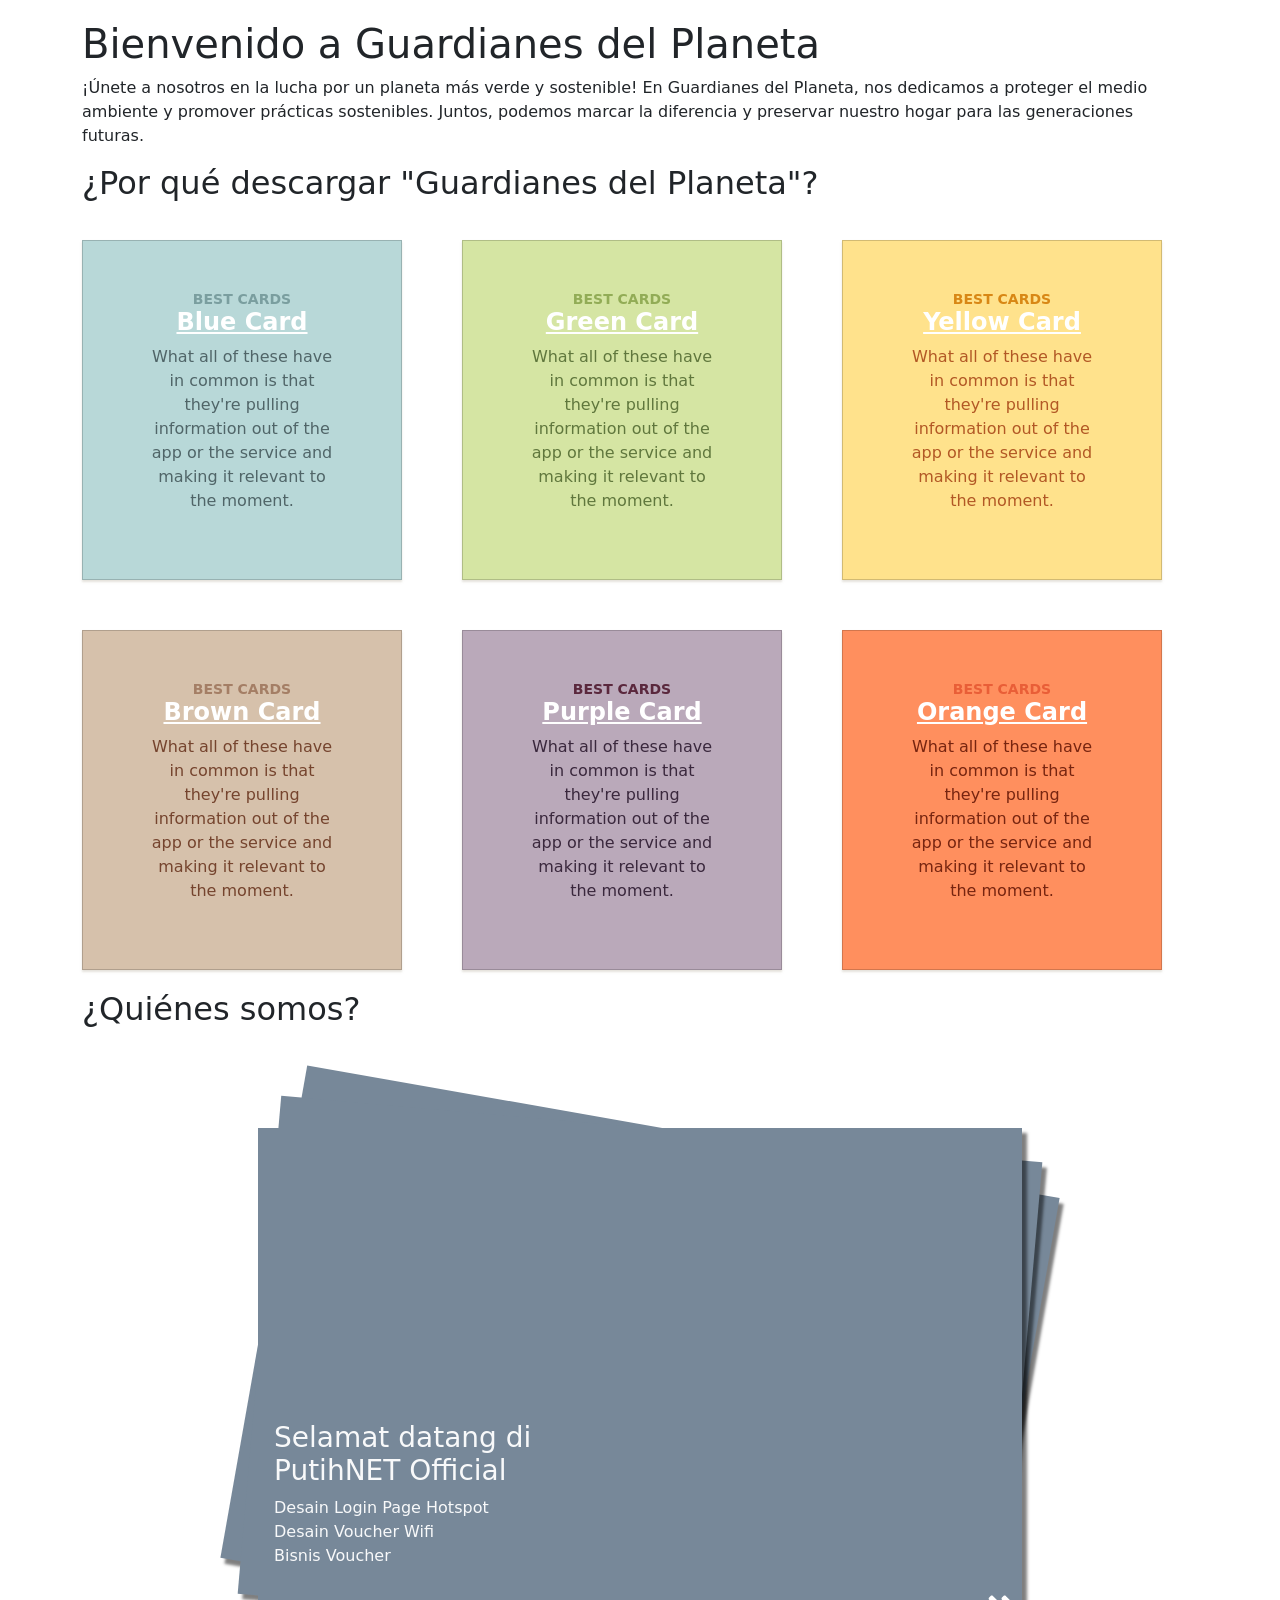
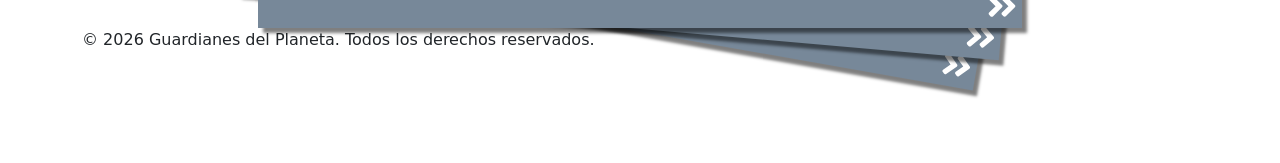
==== main.html @ ce989af5 "Add main HTML structure and CSS styles for the Guardianes del Planeta website" ====
<!DOCTYPE html>
<html lang="en">

<head>
    <meta charset="UTF-8">
    <meta name="viewport" content="width=device-width, initial-scale=1.0">
    <link href="https://cdn.jsdelivr.net/npm/bootstrap@5.3.8/dist/css/bootstrap.min.css" rel="stylesheet"
        integrity="sha384-sRIl4kxILFvY47J16cr9ZwB07vP4J8+LH7qKQnuqkuIAvNWLzeN8tE5YBujZqJLB" crossorigin="anonymous">
    <script src="https://cdn.jsdelivr.net/npm/bootstrap@5.3.8/dist/js/bootstrap.bundle.min.js"
        integrity="sha384-FKyoEForCGlyvwx9Hj09JcYn3nv7wiPVlz7YYwJrWVcXK/BmnVDxM+D2scQbITxI"
        crossorigin="anonymous"></script>
    <link rel="stylesheet" href="main.css">
    <title>Bienvenido</title>
</head>

<body>
    <div class="container">
        <div class="header">
            <h1 class="main-header">Bienvenido a Guardianes del Planeta</h1>
        </div>
        <div class="content">
            <p>¡Únete a nosotros en la lucha por un planeta más verde y sostenible! En Guardianes del Planeta, nos
                dedicamos a proteger el medio ambiente y promover prácticas sostenibles. Juntos, podemos marcar la
                diferencia y preservar nuestro hogar para las generaciones futuras.</p>
        </div>
        <div class="reasons row">
            <h2>¿Por qué descargar "Guardianes del Planeta"?</h2>
            <div class="container bootstrap snippets bootdeys">
                <div class="row">
                    <div class="col-md-4 col-sm-6 content-card">
                        <div class="card-big-shadow">
                            <div class="card card-just-text" data-background="color" data-color="blue"
                                data-radius="none">
                                <div class="content">
                                    <h6 class="category">Best cards</h6>
                                    <h4 class="title"><a href="#">Blue Card</a></h4>
                                    <p class="description">What all of these have in common is that they're pulling
                                        information out of the app or the service and making it relevant to the moment.
                                    </p>
                                </div>
                            </div> <!-- end card -->
                        </div>
                    </div>

                    <div class="col-md-4 col-sm-6 content-card">
                        <div class="card-big-shadow">
                            <div class="card card-just-text" data-background="color" data-color="green"
                                data-radius="none">
                                <div class="content">
                                    <h6 class="category">Best cards</h6>
                                    <h4 class="title"><a href="#">Green Card</a></h4>
                                    <p class="description">What all of these have in common is that they're pulling
                                        information out of the app or the service and making it relevant to the moment.
                                    </p>
                                </div>
                            </div> <!-- end card -->
                        </div>
                    </div>

                    <div class="col-md-4 col-sm-6 content-card">
                        <div class="card-big-shadow">
                            <div class="card card-just-text" data-background="color" data-color="yellow"
                                data-radius="none">
                                <div class="content">
                                    <h6 class="category">Best cards</h6>
                                    <h4 class="title"><a href="#">Yellow Card</a></h4>
                                    <p class="description">What all of these have in common is that they're pulling
                                        information out of the app or the service and making it relevant to the moment.
                                    </p>
                                </div>
                            </div> <!-- end card -->
                        </div>
                    </div>

                    <div class="col-md-4 col-sm-6 content-card">
                        <div class="card-big-shadow">
                            <div class="card card-just-text" data-background="color" data-color="brown"
                                data-radius="none">
                                <div class="content">
                                    <h6 class="category">Best cards</h6>
                                    <h4 class="title"><a href="#">Brown Card</a></h4>
                                    <p class="description">What all of these have in common is that they're pulling
                                        information out of the app or the service and making it relevant to the moment.
                                    </p>
                                </div>
                            </div> <!-- end card -->
                        </div>
                    </div>

                    <div class="col-md-4 col-sm-6 content-card">
                        <div class="card-big-shadow">
                            <div class="card card-just-text" data-background="color" data-color="purple"
                                data-radius="none">
                                <div class="content">
                                    <h6 class="category">Best cards</h6>
                                    <h4 class="title"><a href="#">Purple Card</a></h4>
                                    <p class="description">What all of these have in common is that they're pulling
                                        information out of the app or the service and making it relevant to the moment.
                                    </p>
                                </div>
                            </div> <!-- end card -->
                        </div>
                    </div>

                    <div class="col-md-4 col-sm-6 content-card">
                        <div class="card-big-shadow">
                            <div class="card card-just-text" data-background="color" data-color="orange"
                                data-radius="none">
                                <div class="content">
                                    <h6 class="category">Best cards</h6>
                                    <h4 class="title"><a href="#">Orange Card</a></h4>
                                    <p class="description">What all of these have in common is that they're pulling
                                        information out of the app or the service and making it relevant to the moment.
                                    </p>
                                </div>
                            </div> <!-- end card -->
                        </div>
                    </div>
                </div>
            </div>
        </div>
        <div class="us">
            <h2>¿Quiénes somos?</h2>
            <div class="container conbg" id="conbg">
                <div class="bg2" id="bg2">
                    <div class="bg1" id="bg1">
                        <div class="bg" id="bg">
                            <div class="bg-text text-light ps-3">
                                <h3>Selamat datang di<br />PutihNET Official</h3>
                                <p>
                                    Desain Login Page Hotspot<br />
                                    Desain Voucher Wifi<br />
                                    Bisnis Voucher
                                </p>
                                <a class="text-light" href="#bg1"><svg viewBox="0 0 448 512" width="30" fill="#fff"
                                        title="angle-double-right">
                                        <path
                                            d="M224.3 273l-136 136c-9.4 9.4-24.6 9.4-33.9 0l-22.6-22.6c-9.4-9.4-9.4-24.6 0-33.9l96.4-96.4-96.4-96.4c-9.4-9.4-9.4-24.6 0-33.9L54.3 103c9.4-9.4 24.6-9.4 33.9 0l136 136c9.5 9.4 9.5 24.6.1 34zm192-34l-136-136c-9.4-9.4-24.6-9.4-33.9 0l-22.6 22.6c-9.4 9.4-9.4 24.6 0 33.9l96.4 96.4-96.4 96.4c-9.4 9.4-9.4 24.6 0 33.9l22.6 22.6c9.4 9.4 24.6 9.4 33.9 0l136-136c9.4-9.2 9.4-24.4 0-33.8z" />
                                    </svg></a>
                            </div>
                        </div>
                        <div class="bg-text text-light ps-3">
                            <h3>Selamat datang di<br />PutihNET Official</h3>
                            <p>
                                Desain Login Page Hotspot<br />
                                Desain Voucher Wifi<br />
                                Bisnis Voucher
                            </p>
                            <a class="text-light" href="#bg2"><svg viewBox="0 0 448 512" width="30" fill="#fff"
                                    title="angle-double-right">
                                    <path
                                        d="M224.3 273l-136 136c-9.4 9.4-24.6 9.4-33.9 0l-22.6-22.6c-9.4-9.4-9.4-24.6 0-33.9l96.4-96.4-96.4-96.4c-9.4-9.4-9.4-24.6 0-33.9L54.3 103c9.4-9.4 24.6-9.4 33.9 0l136 136c9.5 9.4 9.5 24.6.1 34zm192-34l-136-136c-9.4-9.4-24.6-9.4-33.9 0l-22.6 22.6c-9.4 9.4-9.4 24.6 0 33.9l96.4 96.4-96.4 96.4c-9.4 9.4-9.4 24.6 0 33.9l22.6 22.6c9.4 9.4 24.6 9.4 33.9 0l136-136c9.4-9.2 9.4-24.4 0-33.8z" />
                                </svg></a>
                        </div>
                    </div>
                    <div class="bg-text text-light ps-3">
                        <h3>Selamat datang di<br />PutihNET Official</h3>
                        <p>
                            Desain Login Page Hotspot<br />
                            Desain Voucher Wifi<br />
                            Bisnis Voucher
                        </p>
                        <a class="text-light" href="#conbg"><svg viewBox="0 0 448 512" width="30" fill="#fff"
                                title="angle-double-right">
                                <path
                                    d="M224.3 273l-136 136c-9.4 9.4-24.6 9.4-33.9 0l-22.6-22.6c-9.4-9.4-9.4-24.6 0-33.9l96.4-96.4-96.4-96.4c-9.4-9.4-9.4-24.6 0-33.9L54.3 103c9.4-9.4 24.6-9.4 33.9 0l136 136c9.5 9.4 9.5 24.6.1 34zm192-34l-136-136c-9.4-9.4-24.6-9.4-33.9 0l-22.6 22.6c-9.4 9.4-9.4 24.6 0 33.9l96.4 96.4-96.4 96.4c-9.4 9.4-9.4 24.6 0 33.9l22.6 22.6c9.4 9.4 24.6 9.4 33.9 0l136-136c9.4-9.2 9.4-24.4 0-33.8z" />
                            </svg></a>
                    </div>
                </div>
            </div>
        </div>
        <div class="footer">
            <p>© 2026 Guardianes del Planeta. Todos los derechos reservados.</p>
        </div>
    </div>
</body>

</html>
---- main.css ----
body{margin-top:20px;}

.card-big-shadow {
    max-width: 320px;
    position: relative;
}

.coloured-cards .card {
    margin-top: 30px;
}

.card[data-radius="none"] {
    border-radius: 0px;
}
.card {
    border-radius: 8px;
    box-shadow: 0 2px 2px rgba(204, 197, 185, 0.5);
    background-color: #FFFFFF;
    color: #252422;
    margin-bottom: 20px;
    position: relative;
    z-index: 1;
}


.card[data-background="image"] .title, .card[data-background="image"] .stats, .card[data-background="image"] .category, .card[data-background="image"] .description, .card[data-background="image"] .content, .card[data-background="image"] .card-footer, .card[data-background="image"] small, .card[data-background="image"] .content a, .card[data-background="color"] .title, .card[data-background="color"] .stats, .card[data-background="color"] .category, .card[data-background="color"] .description, .card[data-background="color"] .content, .card[data-background="color"] .card-footer, .card[data-background="color"] small, .card[data-background="color"] .content a {
    color: #FFFFFF;
}
.card.card-just-text .content {
    padding: 50px 65px;
    text-align: center;
}
.card .content {
    padding: 20px 20px 10px 20px;
}
.card[data-color="blue"] .category {
    color: #7a9e9f;
}

.card .category, .card .label {
    font-size: 14px;
    margin-bottom: 0px;
}
.card-big-shadow:before {
    background-image: url("http://static.tumblr.com/i21wc39/coTmrkw40/shadow.png");
    background-position: center bottom;
    background-repeat: no-repeat;
    background-size: 100% 100%;
    bottom: -12%;
    content: "";
    display: block;
    left: -12%;
    position: absolute;
    right: 0;
    top: 0;
    z-index: 0;
}
h4, .h4 {
    font-size: 1.5em;
    font-weight: 600;
    line-height: 1.2em;
}
h6, .h6 {
    font-size: 0.9em;
    font-weight: 600;
    text-transform: uppercase;
}
.card .description {
    font-size: 16px;
    color: #66615b;
}
.content-card{
    margin-top:30px;    
}
a:hover, a:focus {
    text-decoration: none;
}

/*======== COLORS ===========*/
.card[data-color="blue"] {
    background: #b8d8d8;
}
.card[data-color="blue"] .description {
    color: #506568;
}

.card[data-color="green"] {
    background: #d5e5a3;
}
.card[data-color="green"] .description {
    color: #60773d;
}
.card[data-color="green"] .category {
    color: #92ac56;
}

.card[data-color="yellow"] {
    background: #ffe28c;
}
.card[data-color="yellow"] .description {
    color: #b25825;
}
.card[data-color="yellow"] .category {
    color: #d88715;
}

.card[data-color="brown"] {
    background: #d6c1ab;
}
.card[data-color="brown"] .description {
    color: #75442e;
}
.card[data-color="brown"] .category {
    color: #a47e65;
}

.card[data-color="purple"] {
    background: #baa9ba;
}
.card[data-color="purple"] .description {
    color: #3a283d;
}
.card[data-color="purple"] .category {
    color: #5a283d;
}

.card[data-color="orange"] {
    background: #ff8f5e;
}
.card[data-color="orange"] .description {
    color: #772510;
}
.card[data-color="orange"] .category {
    color: #e95e37;
}




.conbg {
  width: 100%;
  height: 500px;
}
.bg2 {
  z-index: 2;
  position: relative;
  width: 70%;
  margin: 100px auto;
  transform: rotate(10deg);
  background-image: url(https://images.unsplash.com/photo-1623691183627-4d6075a8d0d7?crop=entropy&cs=tinysrgb&fm=jpg&ixid=MnwzMjM4NDZ8MHwxfHJhbmRvbXx8fHx8fHx8fDE2NzIyMzUwNDk&ixlib=rb-4.0.3&q=80);
  background-size: cover;
  background-position: right -50px;
  background-color: lightslategray;
  box-shadow: 5px 5px 3px rgba(0, 0, 0, 0.5);
}
.bg1 {
  z-index: 3;
  position: relative;
  margin: auto;
  transform: rotate(-5deg);
  background-image: url(https://images.unsplash.com/photo-1575419268007-a9a5e6b1ce0b?crop=entropy&cs=tinysrgb&fm=jpg&ixid=MnwzMjM4NDZ8MHwxfHJhbmRvbXx8fHx8fHx8fDE2NzIyMzQ5NjY&ixlib=rb-4.0.3&q=80);
  background-size: cover;
  background-position: right -70px;
  background-color: lightslategray;
  box-shadow: 5px 5px 3px rgba(0, 0, 0, 0.5);
}
.bg {
  z-index: 4;
  position: relative;
  margin: auto;
  transform: rotate(-5deg);
  height: 500px;
  background-image: url(https://images.unsplash.com/photo-1630534658718-395efda906cb?crop=entropy&cs=tinysrgb&fm=jpg&ixid=MnwzMjM4NDZ8MHwxfHJhbmRvbXx8fHx8fHx8fDE2NzIyMzUxMDA&ixlib=rb-4.0.3&q=80);
  background-size: cover;
  background-position: right -50px;
  background-color: lightslategray;
  box-shadow: 5px 5px 3px rgba(0, 0, 0, 0.5);
}
.bg-text {
  width: 100%;
  position: absolute;
  display: inline-block;
  bottom: 0;
  left: 0;
}
.bg-text a {
  margin: 5px;
  float: right;
}

#bg1:target .bg {
  animation: ciut 1s forwards;
}
#bg1:target {
  animation: fre 0.3s forwards;
}
#bg2:target .bg1 {
  animation: ciut 1s forwards;
}
#bg2:target {
  animation: fre1 0.3s forwards;
}
#conbg:target .bg2 {
  animation: ciut1 1s;
}
@keyframes fre1 {
  0% {
    transform: rotate(10deg);
  }
  100% {
    transform: rotate(0deg);
  }
}
@keyframes fre {
  0% {
    transform: rotate(-5deg);
  }
  100% {
    transform: rotate(-10deg);
  }
}
@keyframes ciut {
  0% {
    opacity: 1;
    transform: rotate(-5deg) scale(1);
  }
  100% {
    opacity: 0;
    transform: rotate(360deg) scale(0);
  }
}
@keyframes ciut1 {
  0% {
    opacity: 0;
    transform: rotate(0deg) scale(0);
  }
  100% {
    opacity: 1;
    transform: rotate(370deg) scale(1);
  }
}
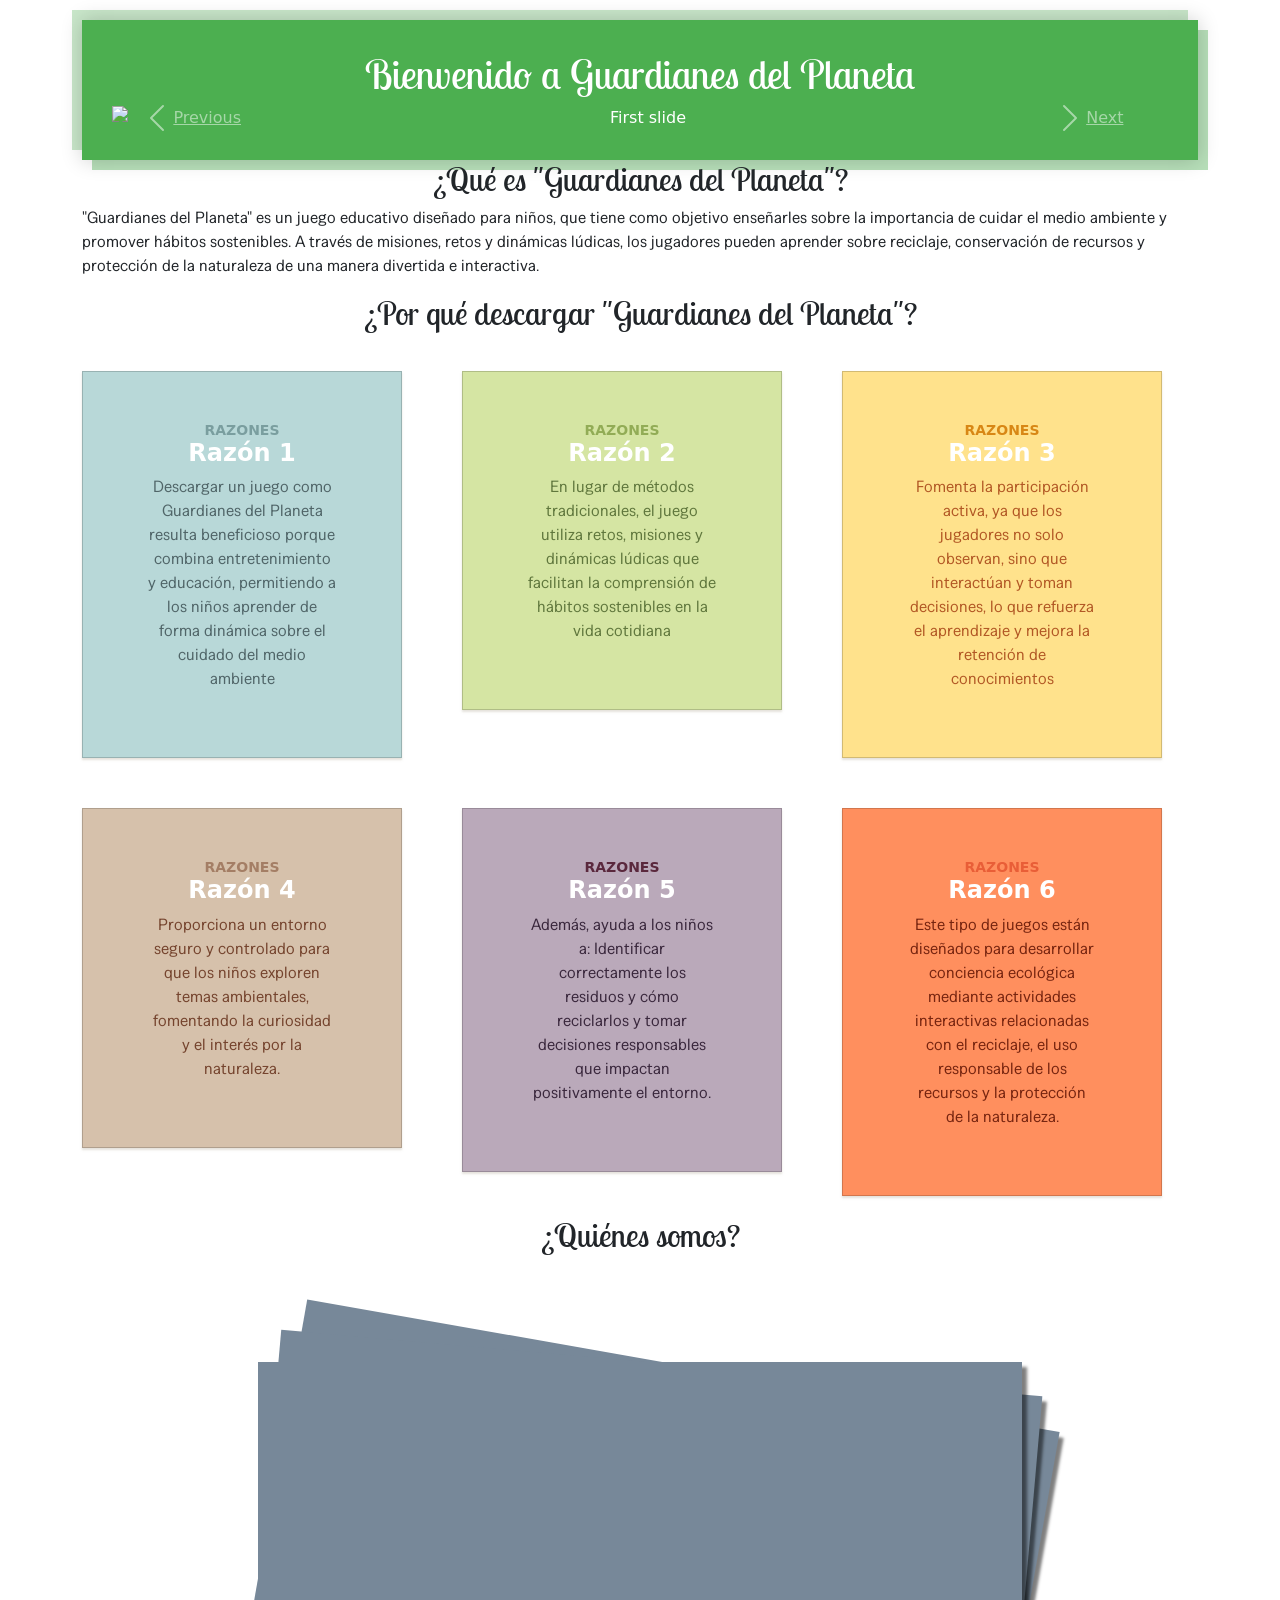
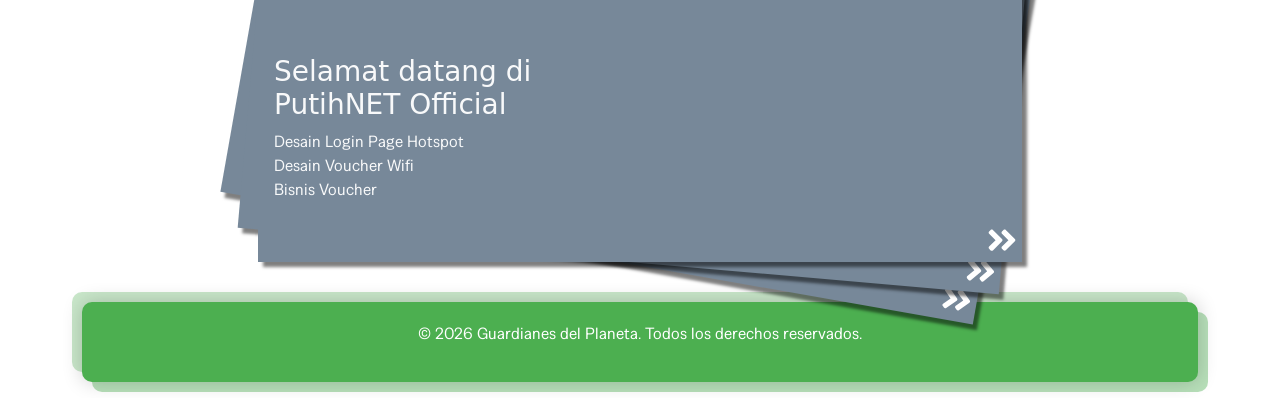
==== commit ce9e72a4: "Add carousel feature and enhance styling in main HTML and CSS" ====
--- a/main.html
+++ b/main.html
@@ -9,118 +9,176 @@
     <script src="https://cdn.jsdelivr.net/npm/bootstrap@5.3.8/dist/js/bootstrap.bundle.min.js"
         integrity="sha384-FKyoEForCGlyvwx9Hj09JcYn3nv7wiPVlz7YYwJrWVcXK/BmnVDxM+D2scQbITxI"
         crossorigin="anonymous"></script>
+    <link rel="preconnect" href="https://fonts.googleapis.com">
+    <link rel="preconnect" href="https://fonts.gstatic.com" crossorigin>
+    <link
+        href="https://fonts.googleapis.com/css2?family=Lobster+Two:ital,wght@0,400;0,700;1,400;1,700&family=Special+Gothic:wght@400..700&display=swap"
+        rel="stylesheet">
+
     <link rel="stylesheet" href="main.css">
     <title>Bienvenido</title>
 </head>
 
 <body>
     <div class="container">
-        <div class="header">
-            <h1 class="main-header">Bienvenido a Guardianes del Planeta</h1>
-        </div>
-        <div class="content">
-            <p>¡Únete a nosotros en la lucha por un planeta más verde y sostenible! En Guardianes del Planeta, nos
-                dedicamos a proteger el medio ambiente y promover prácticas sostenibles. Juntos, podemos marcar la
-                diferencia y preservar nuestro hogar para las generaciones futuras.</p>
-        </div>
-        <div class="reasons row">
-            <h2>¿Por qué descargar "Guardianes del Planeta"?</h2>
-            <div class="container bootstrap snippets bootdeys">
-                <div class="row">
-                    <div class="col-md-4 col-sm-6 content-card">
-                        <div class="card-big-shadow">
-                            <div class="card card-just-text" data-background="color" data-color="blue"
-                                data-radius="none">
-                                <div class="content">
-                                    <h6 class="category">Best cards</h6>
-                                    <h4 class="title"><a href="#">Blue Card</a></h4>
-                                    <p class="description">What all of these have in common is that they're pulling
-                                        information out of the app or the service and making it relevant to the moment.
-                                    </p>
-                                </div>
-                            </div> <!-- end card -->
-                        </div>
-                    </div>
-
-                    <div class="col-md-4 col-sm-6 content-card">
-                        <div class="card-big-shadow">
-                            <div class="card card-just-text" data-background="color" data-color="green"
-                                data-radius="none">
-                                <div class="content">
-                                    <h6 class="category">Best cards</h6>
-                                    <h4 class="title"><a href="#">Green Card</a></h4>
-                                    <p class="description">What all of these have in common is that they're pulling
-                                        information out of the app or the service and making it relevant to the moment.
-                                    </p>
-                                </div>
-                            </div> <!-- end card -->
-                        </div>
-                    </div>
-
-                    <div class="col-md-4 col-sm-6 content-card">
-                        <div class="card-big-shadow">
-                            <div class="card card-just-text" data-background="color" data-color="yellow"
-                                data-radius="none">
-                                <div class="content">
-                                    <h6 class="category">Best cards</h6>
-                                    <h4 class="title"><a href="#">Yellow Card</a></h4>
-                                    <p class="description">What all of these have in common is that they're pulling
-                                        information out of the app or the service and making it relevant to the moment.
-                                    </p>
-                                </div>
-                            </div> <!-- end card -->
-                        </div>
-                    </div>
-
-                    <div class="col-md-4 col-sm-6 content-card">
-                        <div class="card-big-shadow">
-                            <div class="card card-just-text" data-background="color" data-color="brown"
-                                data-radius="none">
-                                <div class="content">
-                                    <h6 class="category">Best cards</h6>
-                                    <h4 class="title"><a href="#">Brown Card</a></h4>
-                                    <p class="description">What all of these have in common is that they're pulling
-                                        information out of the app or the service and making it relevant to the moment.
-                                    </p>
-                                </div>
-                            </div> <!-- end card -->
-                        </div>
-                    </div>
-
-                    <div class="col-md-4 col-sm-6 content-card">
-                        <div class="card-big-shadow">
-                            <div class="card card-just-text" data-background="color" data-color="purple"
-                                data-radius="none">
-                                <div class="content">
-                                    <h6 class="category">Best cards</h6>
-                                    <h4 class="title"><a href="#">Purple Card</a></h4>
-                                    <p class="description">What all of these have in common is that they're pulling
-                                        information out of the app or the service and making it relevant to the moment.
-                                    </p>
-                                </div>
-                            </div> <!-- end card -->
-                        </div>
-                    </div>
-
-                    <div class="col-md-4 col-sm-6 content-card">
-                        <div class="card-big-shadow">
-                            <div class="card card-just-text" data-background="color" data-color="orange"
-                                data-radius="none">
-                                <div class="content">
-                                    <h6 class="category">Best cards</h6>
-                                    <h4 class="title"><a href="#">Orange Card</a></h4>
-                                    <p class="description">What all of these have in common is that they're pulling
-                                        information out of the app or the service and making it relevant to the moment.
-                                    </p>
-                                </div>
-                            </div> <!-- end card -->
+        <div class="header-container col-12">
+            <div class="header">
+                <h1 class="main-header">Bienvenido a Guardianes del Planeta</h1>
+            </div>
+            <div id="carouselExampleControls" class="carousel slide" data-ride="carousel">
+                <div class="carousel-inner">
+                    <div class="carousel-item active">
+                        <img class="d-block w-100" src="/Guardianes-del-planeta-web/img/unnamed.webp" alt="First slide">
+                        <div class="carousel-caption d-none d-md-block">
+                            <h5>...</h5>
+                            <p>...</p>
+                        </div>
+                    </div>
+                    <div class="carousel-item">
+                        <img class="d-block w-100" src="/Guardianes-del-planeta-web/img/K7SPJJ7OIFDWTMMEEYJLCSXG7E.avif"
+                            alt="Second slide">
+                        <div class="carousel-caption d-none d-md-block">
+                            <h5>...</h5>
+                            <p>...</p>
+                        </div>
+
+                    </div>
+                    <div class="carousel-item">
+                        <img class="d-block w-100" src="/Guardianes-del-planeta-web/img/minecraft-key-art-feature.avif"
+                            alt="Third slide">
+                        <div class="carousel-caption d-none d-md-block">
+                            <h5>...</h5>
+                            <p>...</p>
+                        </div>
+                    </div>
+                </div>
+                <a class="carousel-control-prev" href="#carouselExampleControls" role="button" data-slide="prev">
+                    <span class="carousel-control-prev-icon" aria-hidden="true"></span>
+                    <span class="sr-only">Previous</span>
+                </a>
+                <a class="carousel-control-next" href="#carouselExampleControls" role="button" data-slide="next">
+                    <span class="carousel-control-next-icon" aria-hidden="true"></span>
+                    <span class="sr-only">Next</span>
+                </a>
+            </div>
+        </div>
+        <div class = "about">
+            <div class="header">
+                <h2 class=main-header>¿Qué es "Guardianes del Planeta"?</h2>
+            </div>
+            <p class="description">"Guardianes del Planeta" es un juego educativo diseñado para niños, que tiene como objetivo enseñarles sobre la importancia de cuidar el medio ambiente y promover hábitos sostenibles. A través de misiones, retos y dinámicas lúdicas, los jugadores pueden aprender sobre reciclaje, conservación de recursos y protección de la naturaleza de una manera divertida e interactiva.</p>
+        </div>
+        <div class="reasons">
+            <div class="reasons row">
+                <div class="header">
+                    <h2 class=main-header>¿Por qué descargar "Guardianes del Planeta"?</h2>
+                </div>
+                <div class="container bootstrap snippets bootdeys">
+                    <div class="row">
+                        <div class="col-md-4 col-sm-6 content-card">
+                            <div class="card-big-shadow">
+                                <div class="card card-just-text" data-background="color" data-color="blue"
+                                    data-radius="none">
+                                    <div class="content">
+                                        <h6 class="category">Razones</h6>
+                                        <h4 class="title">Razón 1</h4>
+                                        <p class="description">Descargar un juego como Guardianes del Planeta resulta
+                                            beneficioso porque combina entretenimiento y educación, permitiendo a los
+                                            niños aprender de forma dinámica sobre el cuidado del medio ambiente
+                                        </p>
+                                    </div>
+                                </div> <!-- end card -->
+                            </div>
+                        </div>
+
+                        <div class="col-md-4 col-sm-6 content-card">
+                            <div class="card-big-shadow">
+                                <div class="card card-just-text" data-background="color" data-color="green"
+                                    data-radius="none">
+                                    <div class="content">
+                                        <h6 class="category">Razones</h6>
+                                        <h4 class="title">Razón 2</h4>
+                                        <p class="description">En lugar de métodos tradicionales, el juego utiliza
+                                            retos, misiones y dinámicas lúdicas que facilitan la comprensión de hábitos
+                                            sostenibles en la vida cotidiana
+                                        </p>
+                                    </div>
+                                </div> <!-- end card -->
+                            </div>
+                        </div>
+
+                        <div class="col-md-4 col-sm-6 content-card">
+                            <div class="card-big-shadow">
+                                <div class="card card-just-text" data-background="color" data-color="yellow"
+                                    data-radius="none">
+                                    <div class="content">
+                                        <h6 class="category">Razones</h6>
+                                        <h4 class="title">Razón 3</h4>
+                                        <p class="description">Fomenta la participación activa, ya que los jugadores no
+                                            solo observan, sino que interactúan y toman decisiones, lo que refuerza el
+                                            aprendizaje y mejora la retención de conocimientos
+                                        </p>
+                                    </div>
+                                </div> <!-- end card -->
+                            </div>
+                        </div>
+
+                        <div class="col-md-4 col-sm-6 content-card">
+                            <div class="card-big-shadow">
+                                <div class="card card-just-text" data-background="color" data-color="brown"
+                                    data-radius="none">
+                                    <div class="content">
+                                        <h6 class="category">Razones</h6>
+                                        <h4 class="title">Razón 4</h4>
+                                        <p class="description">Proporciona un entorno seguro y controlado para que los
+                                            niños exploren temas ambientales, fomentando la curiosidad y el interés por
+                                            la naturaleza.
+                                        </p>
+                                    </div>
+                                </div> <!-- end card -->
+                            </div>
+                        </div>
+
+                        <div class="col-md-4 col-sm-6 content-card">
+                            <div class="card-big-shadow">
+                                <div class="card card-just-text" data-background="color" data-color="purple"
+                                    data-radius="none">
+                                    <div class="content">
+                                        <h6 class="category">Razones</h6>
+                                        <h4 class="title">Razón 5</h4>
+                                        <p class="description">Además, ayuda a los niños a:
+                                            Identificar correctamente los residuos y cómo reciclarlos y tomar decisiones
+                                            responsables que impactan positivamente el entorno.
+                                        </p>
+                                    </div>
+                                </div> <!-- end card -->
+                            </div>
+                        </div>
+
+                        <div class="col-md-4 col-sm-6 content-card">
+                            <div class="card-big-shadow">
+                                <div class="card card-just-text" data-background="color" data-color="orange"
+                                    data-radius="none">
+                                    <div class="content">
+                                        <h6 class="category">Razones</h6>
+                                        <h4 class="title">Razón 6</h4>
+                                        <p class="description">Este tipo de juegos están diseñados para desarrollar
+                                            conciencia ecológica mediante actividades interactivas relacionadas con el
+                                            reciclaje, el uso responsable de los recursos y la protección de la
+                                            naturaleza.
+                                        </p>
+                                    </div>
+                                </div> <!-- end card -->
+                            </div>
                         </div>
                     </div>
                 </div>
             </div>
         </div>
         <div class="us">
-            <h2>¿Quiénes somos?</h2>
+            <div class="header">
+                <h2 class=main-header>¿Quiénes somos?</h2>
+            </div>
             <div class="container conbg" id="conbg">
                 <div class="bg2" id="bg2">
                     <div class="bg1" id="bg1">
--- a/main.css
+++ b/main.css
@@ -1,4 +1,46 @@
-
+.header-container {
+    background-color: #4CAF50;
+    color: white;
+    padding: 30px;
+    text-align: center;
+
+    /* Sombras para efecto más orgánico */
+    box-shadow: 
+        0 0 20px rgba(0, 0, 0, 0.2),
+        10px 10px 0px rgba(76, 175, 80, 0.4),
+        -10px -10px 0px rgba(76, 175, 80, 0.3);
+
+    /* Opcional: un poco de transformación */
+
+    display: inline-block;
+}
+
+.header{
+  align-items: center;
+  justify-content: center;
+  display: flex;
+}
+
+.main-header{
+    font-family: "Lobster Two", sans-serif;
+}
+
+p{
+    font-family: "Special Gothic", sans-serif;
+}
+
+.footer {
+    background-color: #4CAF50;
+    border-radius: 10px;
+    color: white;
+    text-align: center;
+    padding: 20px;
+    margin-top: 40px;
+     box-shadow: 
+        0 0 20px rgba(0, 0, 0, 0.2),
+        10px 10px 0px rgba(76, 175, 80, 0.4),
+        -10px -10px 0px rgba(76, 175, 80, 0.3);
+}
 
 body{margin-top:20px;}
 
